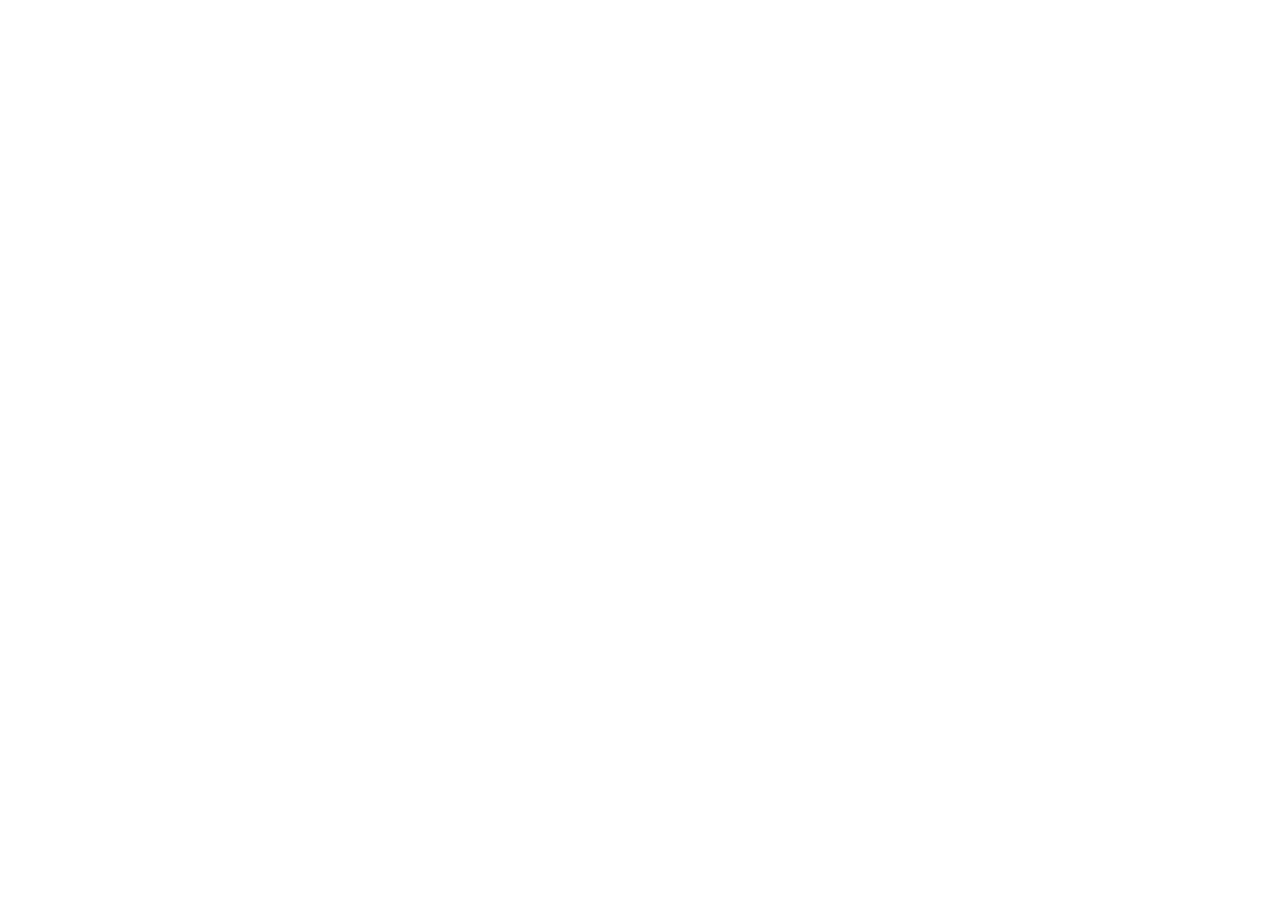
==== index.html @ 38cd4919 "first commit" ====
<!DOCTYPE html>
<html lang="pt-br">
<head>
  <meta charset="UTF-8">
  <meta name="viewport" content="width=device-width, initial-scale=1.0">
  <title>Bikcraft</title>
  <meta name="description" content="Bicicletas elétricas de alta precisão e qualidade,  feitas sob medida para o cliente. Explore o mundo na sua velocidade com a Bikcraft.">

  <link rel="stylesheet" href="css/style.css">
</head>
<body>
  
</body>
</html>
---- css/style.css ----
@import './header.css';
@import './footer.css';
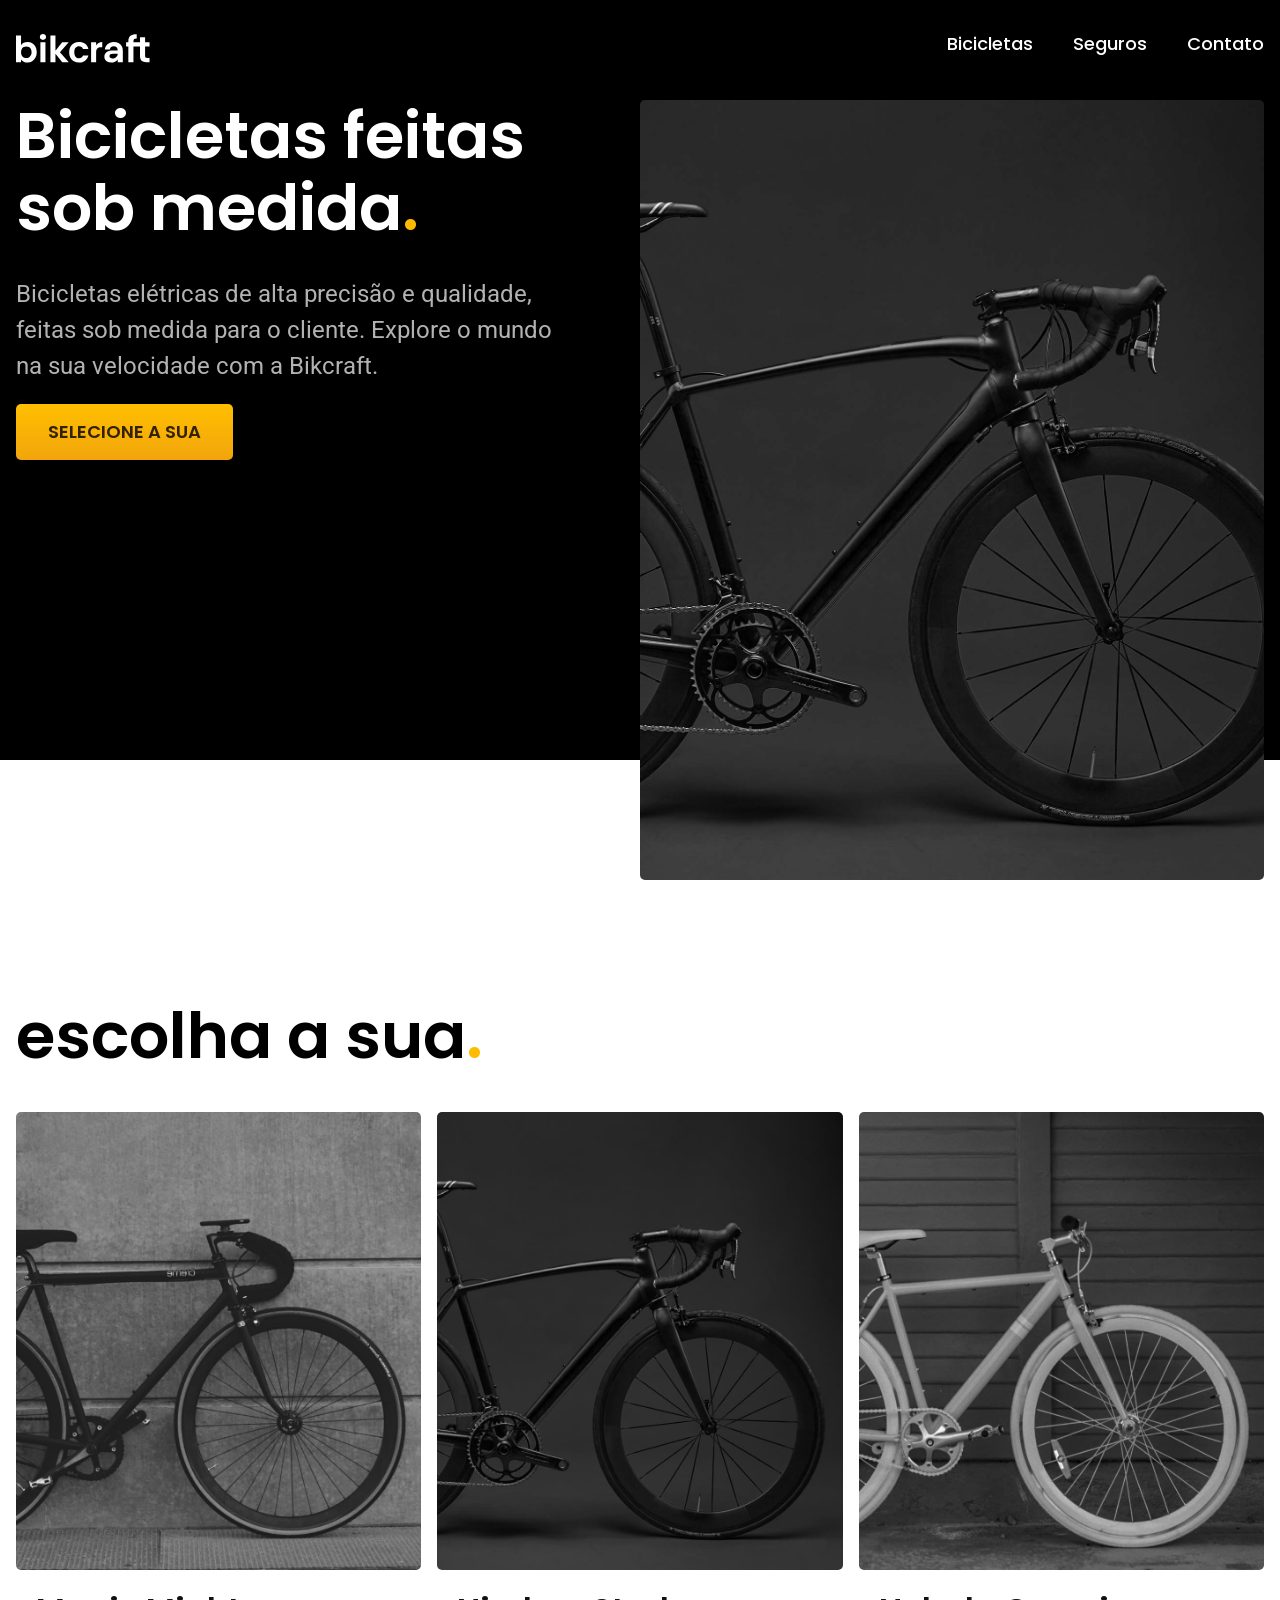
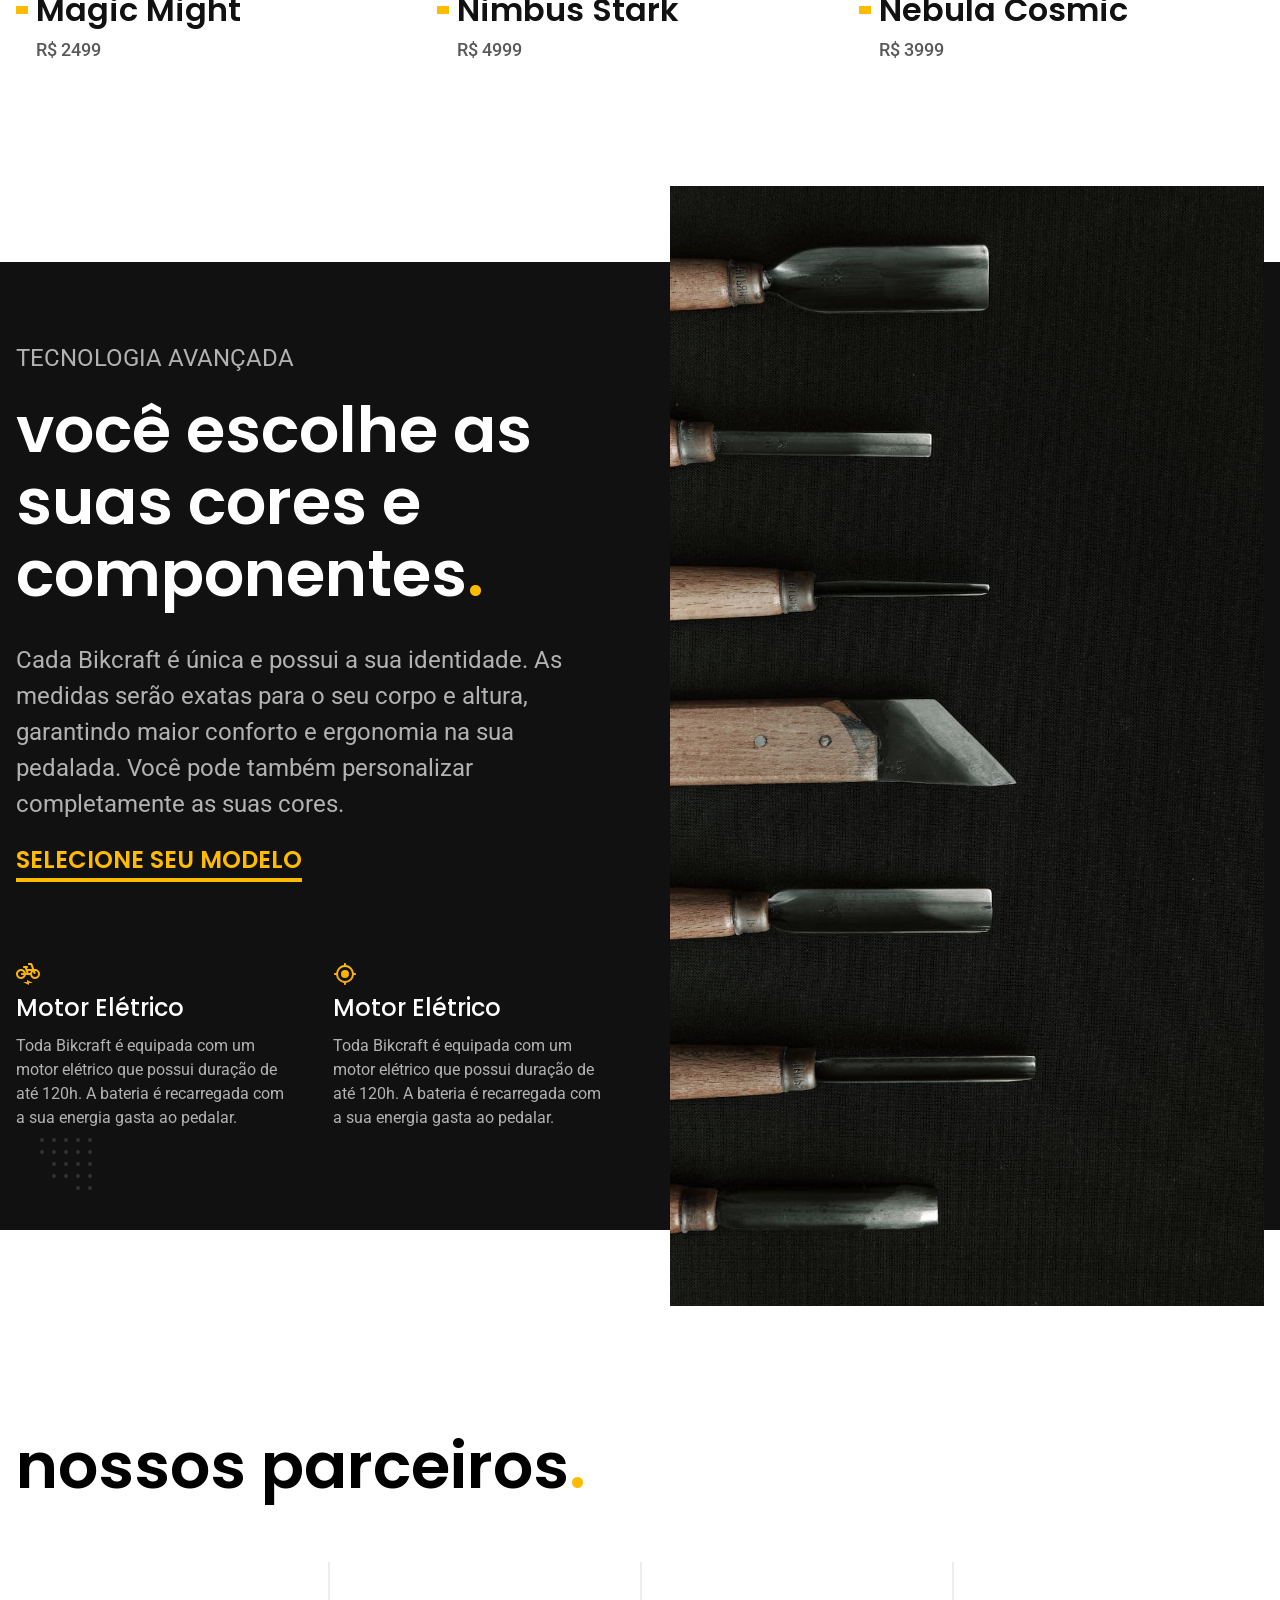
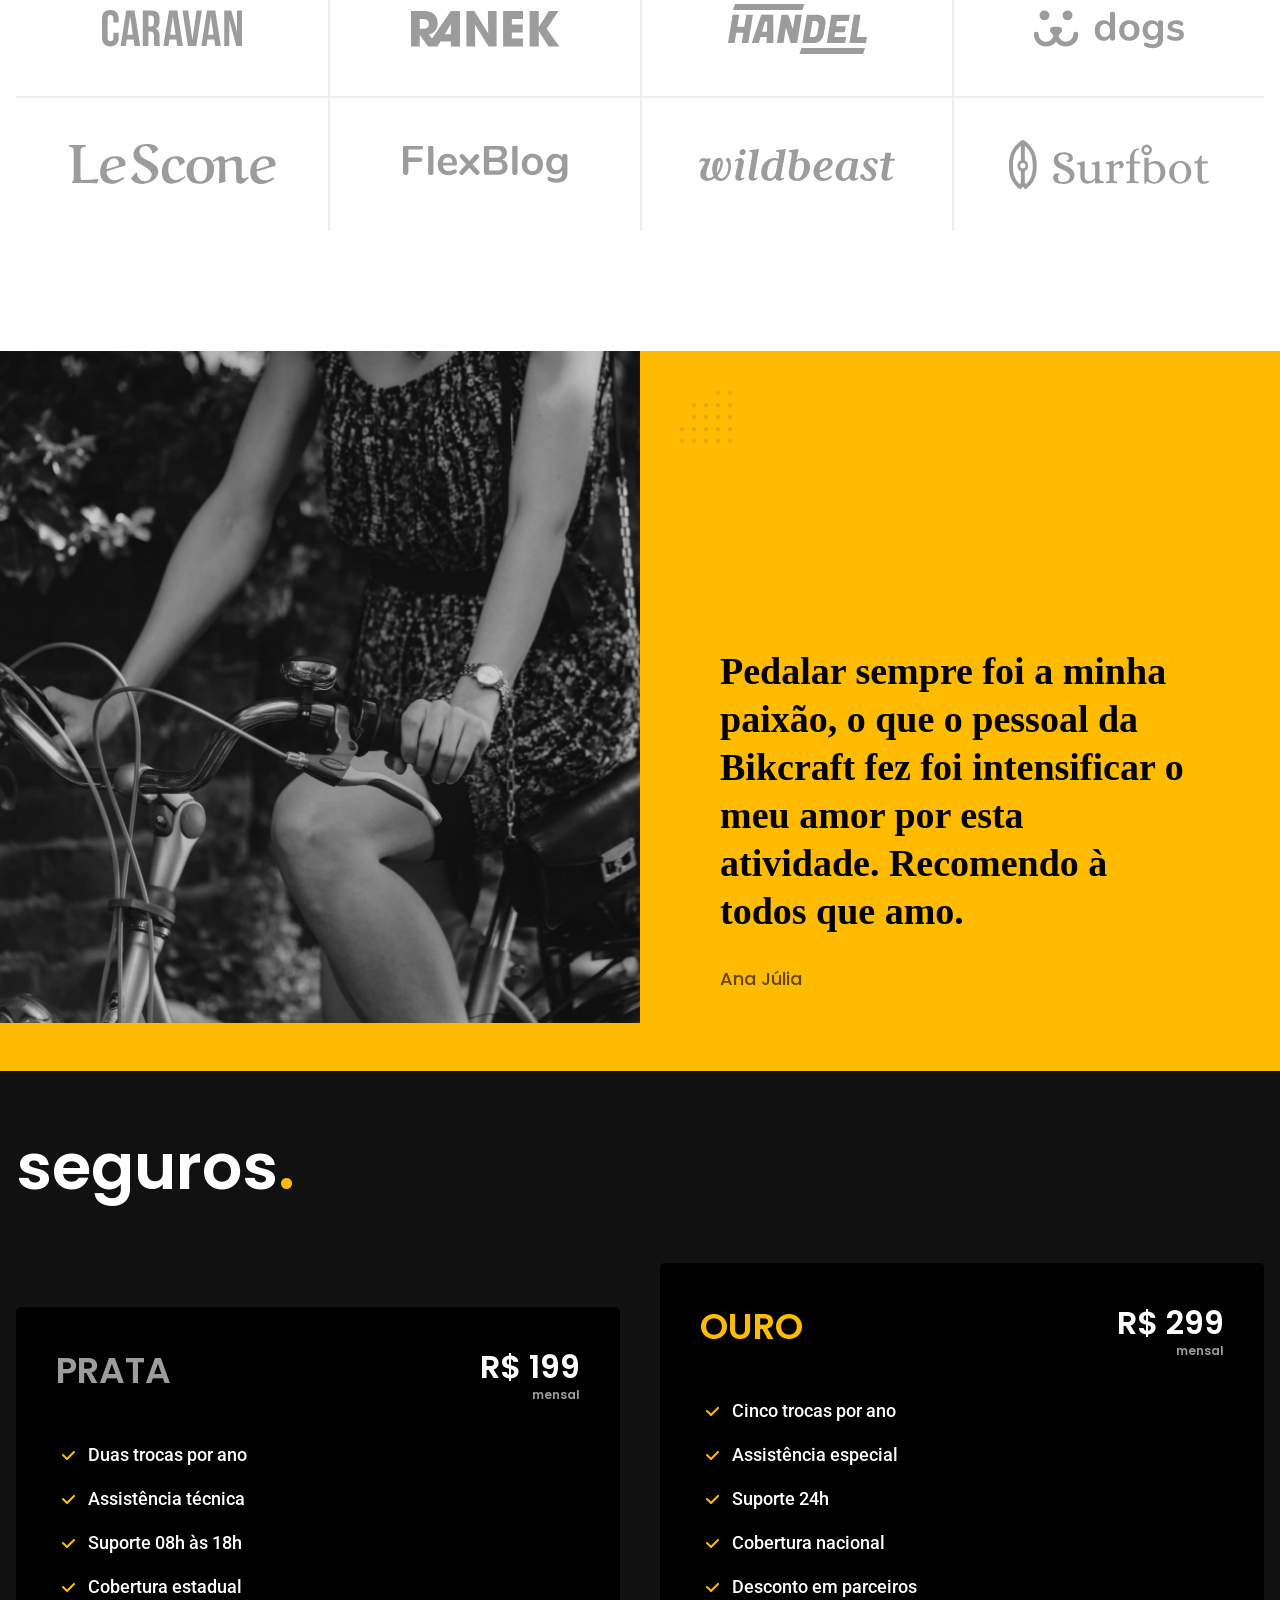
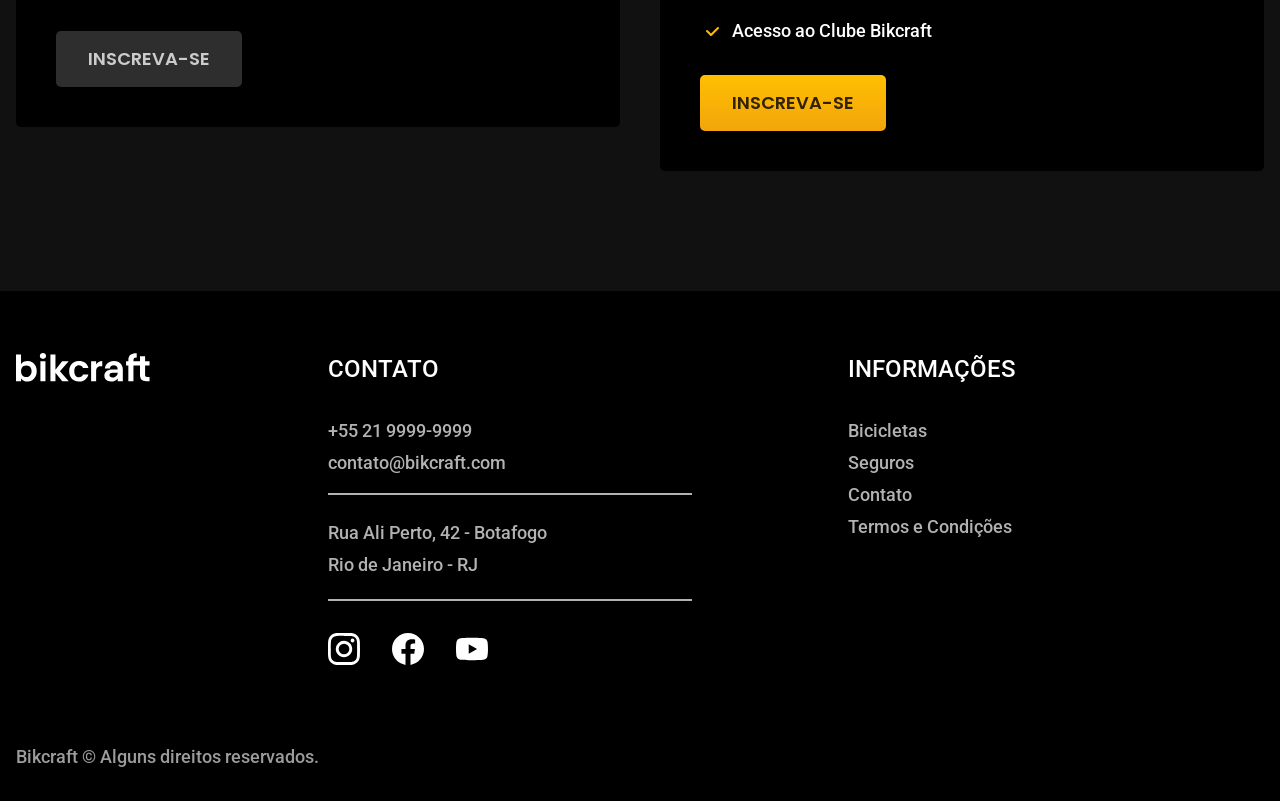
==== commit 9f181dc9: "Feito a construção do html e css da página contato e adicionado as páginas de orçamento e termos jun" ====
--- a/index.html
+++ b/index.html
@@ -1,14 +1,235 @@
 <!DOCTYPE html>
 <html lang="pt-br">
+
 <head>
   <meta charset="UTF-8">
   <meta name="viewport" content="width=device-width, initial-scale=1.0">
   <title>Bikcraft</title>
   <meta name="description" content="Bicicletas elétricas de alta precisão e qualidade,  feitas sob medida para o cliente. Explore o mundo na sua velocidade com a Bikcraft.">
 
+  <link rel="preconnect" href="https://fonts.googleapis.com">
+  <link rel="preconnect" href="https://fonts.gstatic.com" crossorigin>
+  <link href="https://fonts.googleapis.com/css2?family=Poppins&family=Roboto:ital,wght@1,100..900&display=swap" rel="stylesheet">
   <link rel="stylesheet" href="css/style.css">
 </head>
+
 <body>
-  
+  <header class="header-desktop">
+    <div class="container row  space-between">
+      <a class="header__logo " href="/index.html">
+        <img src="/img/bikcraft.svg" alt="logo bikcraft">
+      </a>
+      <nav class="header__nav">
+        <ul class="header__list row gap-40 font-1-m">
+          <li class="header__list-itens"><a href="/bicicletas.html">Bicicletas</a></li>
+          <li class="header__list-itens"><a href="/seguros.html">Seguros</a></li>
+          <li class="header__list-itens"><a href="/contato.html">Contato</a></li>
+        </ul>
+        <div class="header__hamburguer">
+          <span></span>
+          <span></span>
+        </div>
+      </nav>
+    </div>
+    <!-- <div class="overlay-mobile">
+    <div>
+      <nav class="header__nav">
+        <ul class="header__list">
+          <li class="header__list-itens"><a href="/bicicletas.html">Bicicletas</a></li>
+          <li class="header__list-itens"><a href="/seguros.html">Seguros</a></li>
+          <li class="header__list-itens"><a href="/contato.html">Contato</a></li>
+        </ul>
+      </nav>
+    </div>
+  </div> -->
+  </header>
+
+  <section class="hero">
+    <div class="container row space-between gap-88">
+      <div class="hero__div">
+        <h1 class="font-1-xxl">Bicicletas feitas sob medida<span>.</span></h1>
+        <p class="font-2-l">Bicicletas elétricas de alta precisão e qualidade, feitas sob medida para o cliente. Explore o mundo na sua velocidade com a Bikcraft.</p>
+        <a href="" class="btn-gradient">Selecione a sua</a>
+      </div>
+      <img class="hero-img" src="/img/fotos/introducao.jpg" alt="imagem de uma bicicleta toda preta feita de carbono">
+    </div>
+  </section>
+
+  <article class="section-bike">
+    <div class="container column gap-40">
+      <div>
+        <h2 class="font-1-xxl">escolha a sua<span>.</span></h2>
+      </div>
+      <div class="bike__div-cards row gap-16">
+        <div class="bike__cards ">
+          <a href="http://">
+            <div class="bike__cards-img"><img src="/img/bicicletas/magic-home.jpg" alt=""></div>
+            <div class="bike__cards-price">
+              <h3 class="font-1-xl">Magic Might</h3>
+              <p class="font-2-m">R$ 2499</p>
+            </div>
+          </a>
+        </div>
+
+        <div class="bike__cards">
+          <a href="http://">
+            <div class="bike__cards-img"><img src="/img/bicicletas/nimbus-home.jpg" alt=""></div>
+            <div class="bike__cards-price">
+              <h3 class="font-1-xl">Nimbus Stark</h3>
+              <p class="font-2-m">R$ 4999</p>
+            </div>
+          </a>
+        </div>
+
+        <div class="bike__cards">
+          <a href="http://">
+            <div class="bike__cards-img"><img src="/img/bicicletas/nebula-home.jpg" alt=""></div>
+            <div class="bike__cards-price">
+              <h3 class="font-1-xl">Nebula Cosmic</h3>
+              <p class="font-2-m">R$ 3999</p>
+            </div>
+          </a>
+        </div>
+      </div>
+    </div>
+  </article>
+
+  <article class="tecnology">
+    <div class="container row center gap-60">
+      <div class="tecnology__div-text">
+        <p class="tecnology__p-uper">Tecnologia Avançada</p>
+        <h2 class="font-1-xxl">você escolhe as suas cores e componentes<span>.</span></h2>
+        <p class="font-2-l">Cada Bikcraft é única e possui a sua identidade. As medidas serão exatas para o seu corpo e altura, garantindo maior conforto e ergonomia na sua pedalada. Você pode também personalizar completamente as suas cores.</p>
+        <a href="" class="btn-underline">Selecione seu modelo</a>
+        <div class="row gap-40 start">
+          <div class="tecnology__card-qualities">
+            <img src="/img/icones/eletrica.svg" alt="">
+            <h3 class="font-1-l">Motor Elétrico</h3>
+            <p class="font-2-s">Toda Bikcraft é equipada com um motor elétrico que possui duração de até 120h. A bateria é recarregada com a sua energia gasta ao pedalar.</p>
+          </div>
+
+          <div class="tecnology__card-qualities">
+            <img src="/img/icones/rastreador.svg" alt="">
+            <h3 class="font-1-l">Motor Elétrico</h3>
+            <p class="font-2-s">Toda Bikcraft é equipada com um motor elétrico que possui duração de até 120h. A bateria é recarregada com a sua energia gasta ao pedalar.</p>
+          </div>
+        </div>
+      </div>
+      <div class="tecnology__img">
+        <img src="/img/fotos/tecnologia.jpg" alt="imagem de uma bicicleta toda preta feita de carbono">
+      </div>
+    </div>
+  </article>
+
+  <section class="partnes" aria-label="Nossos parceiros">
+    <div class="container">
+      <div>
+        <h2 class="font-1-xxl">nossos parceiros<span>.</span></h2>
+      </div>
+      <ul>
+        <li><img src="/img/parceiros/caravan.svg" alt="caravan"></li>
+        <li><img src="/img/parceiros/ranek.svg" alt="ranek"></li>
+        <li><img src="/img/parceiros/handel.svg" alt="handel"></li>
+        <li><img src="/img/parceiros/dogs.svg" alt="dogs"></li>
+        <li><img src="/img/parceiros/lescone.svg" alt="lescone"></li>
+        <li><img src="/img/parceiros/flexblog.svg" alt="caravan"></li>
+        <li><img src="/img/parceiros/wildbeast.svg" alt="wildbeast"></li>
+        <li><img src="/img/parceiros/surfbot.svg" alt="surfbot"></li>
+      </ul>
+    </div>
+  </section>
+
+  <section class="testimonials" aria-label="Depoimento">
+    <div class="testimonials__img"><img src="/img/fotos/depoimento.jpg" alt="mulher pedalando"></div>
+    <div class="container column end">
+      <div class="column testimonials__div">
+        <p>Pedalar sempre foi a minha paixão, o que o pessoal da Bikcraft fez foi intensificar o meu amor por esta atividade. Recomendo à todos que amo.</p>
+        <span class="font-1-m">Ana Júlia</span>
+      </div>
+    </div>
+  </section>
+
+  <article class="insurance">
+    <div class="container">
+      <div>
+        <h2 class="font-1-xxl g0">seguros<span>.</span></h2>
+      </div>
+
+      <div class="insurance__cards-price row gap-40 center">
+
+        <div class="insurance__price column gap-40">
+          <div class="row space-between">
+            <h3 class="g6">PRATA</h3>
+            <span class="font-1-xl g0">R$ 199</span>
+          </div>
+          <div class="column gap-32 start">
+            <ul class="font-2-m g0 gap-20 column">
+              <li>Duas trocas por ano</li>
+              <li>Assistência técnica</li>
+              <li>Suporte 08h às 18h</li>
+              <li>Cobertura estadual</li>
+            </ul>
+            <a href="http://" class="btn-insurance-silver">INSCREVA-SE</a>
+          </div>
+        </div>
+
+        <div class="insurance__price column gap-40">
+          <div class="row space-between">
+            <h3 class="p5">OURO</h3>
+            <span class="font-1-xl g0">R$ 299</span>
+          </div>
+          <div class="column gap-32 start">
+            <ul class="font-2-m g0 gap-20 column ">
+              <li>Cinco trocas por ano</li>
+              <li>Assistência especial</li>
+              <li>Suporte 24h</li>
+              <li>Cobertura nacional</li>
+              <li>Desconto em parceiros</li>
+              <li>Acesso ao Clube Bikcraft</li>
+            </ul>
+            <a href="http://" class="btn-gradient">INSCREVA-SE</a>
+          </div>
+        </div>
+
+      </div>
+    </div>
+  </article>
+
+  <footer>
+    <div class="container">
+      <div>
+        <img src="/img/bikcraft.svg" alt="logo bikcraft">
+      </div>
+      <div class="footer__contact column gap-32">
+        <h3 class="font-2-l-b g0 uppercase">Contato</h3>
+        <ul class="font-2-m g5 column gap-8">
+          <li>+55 21 9999-9999</li>
+          <li>contato@bikcraft.com</li>
+          <li>Rua Ali Perto, 42 - Botafogo</li>
+          <li>Rio de Janeiro - RJ</li>
+        </ul>
+        <div class="social-icons row gap-32">
+          <img src="/img/redes/instagram.svg" alt="">
+          <img src="/img/redes/facebook.svg" alt="">
+          <img src="/img/redes/youtube.svg" alt="">
+        </div>
+      </div>
+      <div class="column gap-32">
+        <h3 class="font-2-l-b uppercase g0">Informações</h3>
+        <nav>
+          <ul class="font-2-m g5 column gap-8">
+            <li><a href="./bicicletas.html">Bicicletas</a></li>
+            <li><a href="./seguros.html">Seguros</a></li>
+            <li><a href="./contato.html">Contato</a></li>
+            <li><a href="./termos.html">Termos e Condições</a></li>
+          </ul>
+        </nav>
+      </div>
+      <div class="footer__politicas">
+        <p class="font-2-m g6">Bikcraft © Alguns direitos reservados.</p>
+      </div>
+    </div>
+  </footer>
 </body>
+
 </html>
--- a/css/style.css
+++ b/css/style.css
@@ -1,2 +1,26 @@
-@import './header.css';
-@import './footer.css';+/* ESTILOS INICIAIS */
+@import "./global/global.css";
+@import "./global/tipografy.css";
+@import "./global/colors.css";
+@import "./global/spacing.css";
+@import "./global/components.css";
+
+/* ESTILOS DA PAGINÁ HOME */
+@import "./global/header.css";
+@import "./home/home.css";
+@import "./global/footer.css";
+
+/* ESTILOS DA PAGINÁ BICICLETAS */
+@import "./bicicletas/bicicletas.css";
+@import "./bicicletas/nimbus.css";
+
+/* ESTILOS DA PAGINÁ ORÇAMENTO */
+@import "./orcamento/orcamento.css";
+
+/* ESTILOS DA PAGINÁ SEGUROS */
+@import "./seguros/seguros.css";
+
+/* ESTILOS DA PAGINÁ CONTATO */
+@import "./contato/contato.css";
+
+@import "./termos/termos.css";
